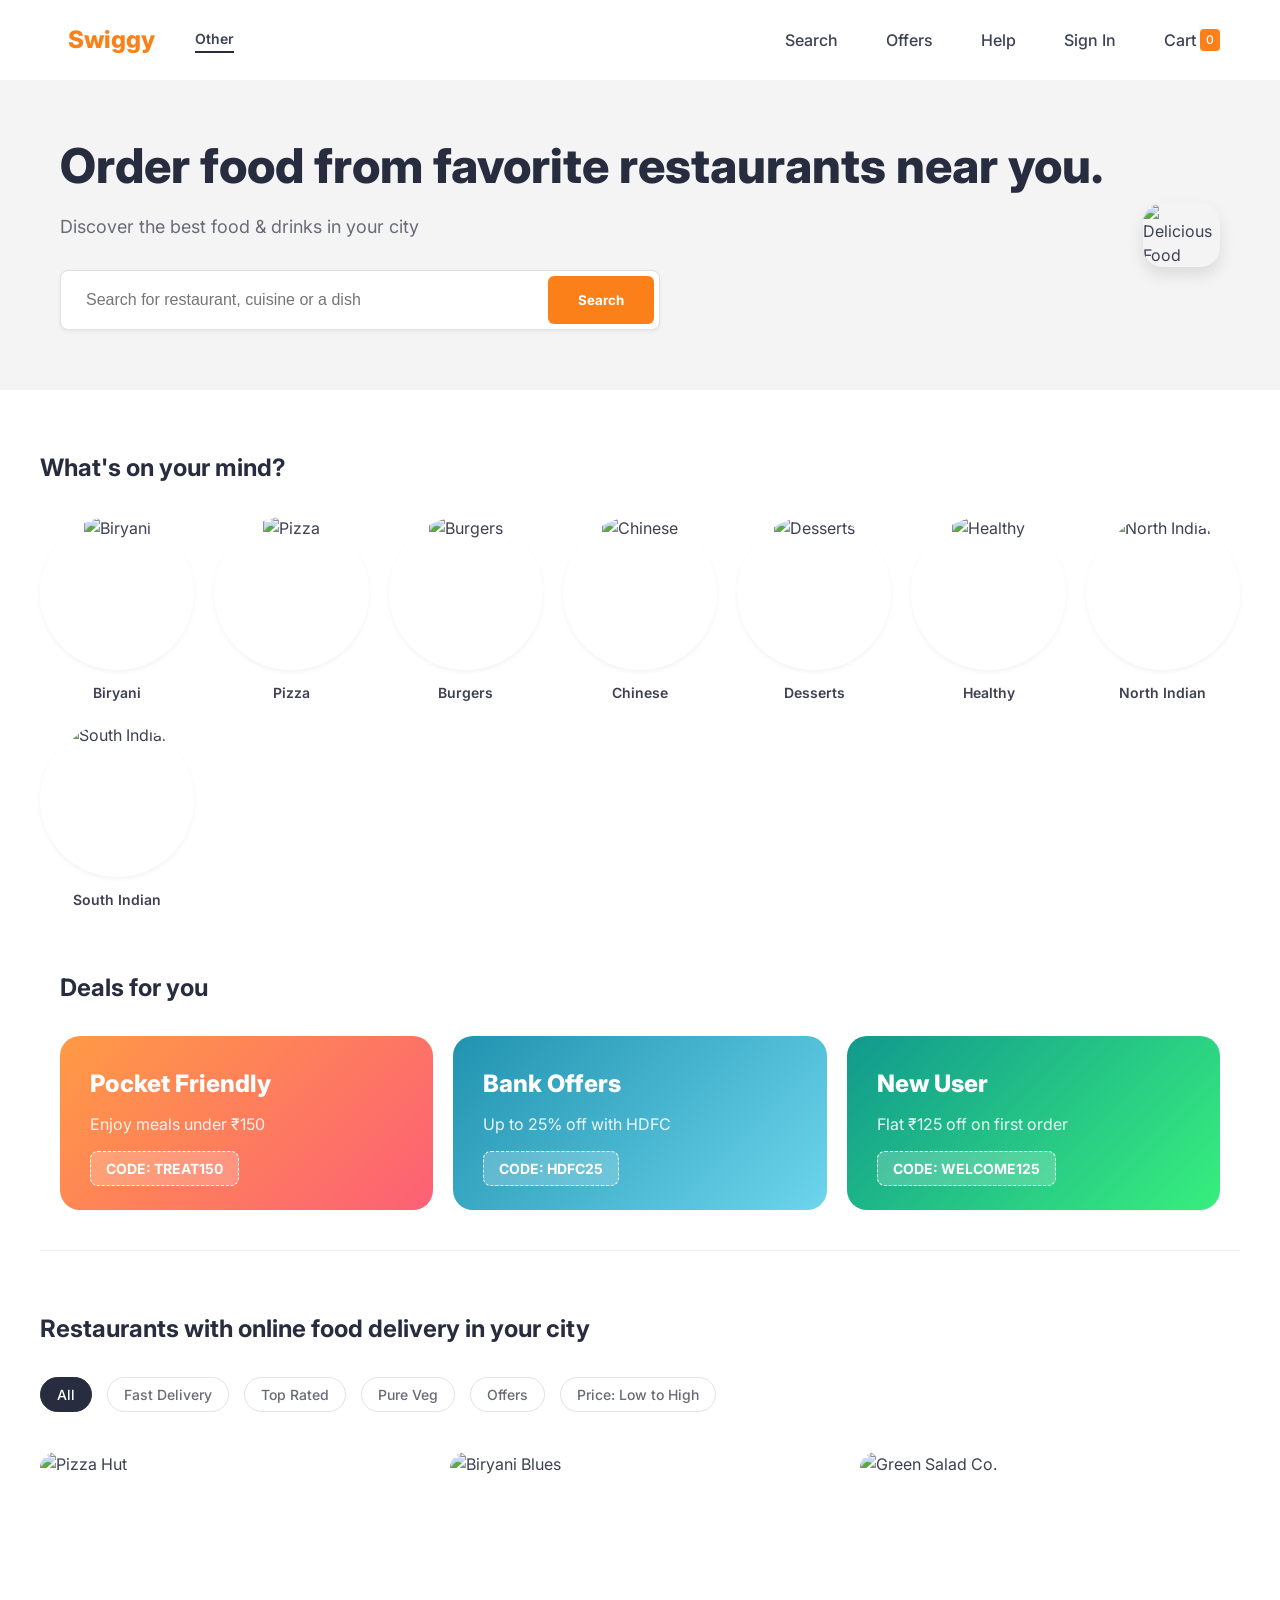
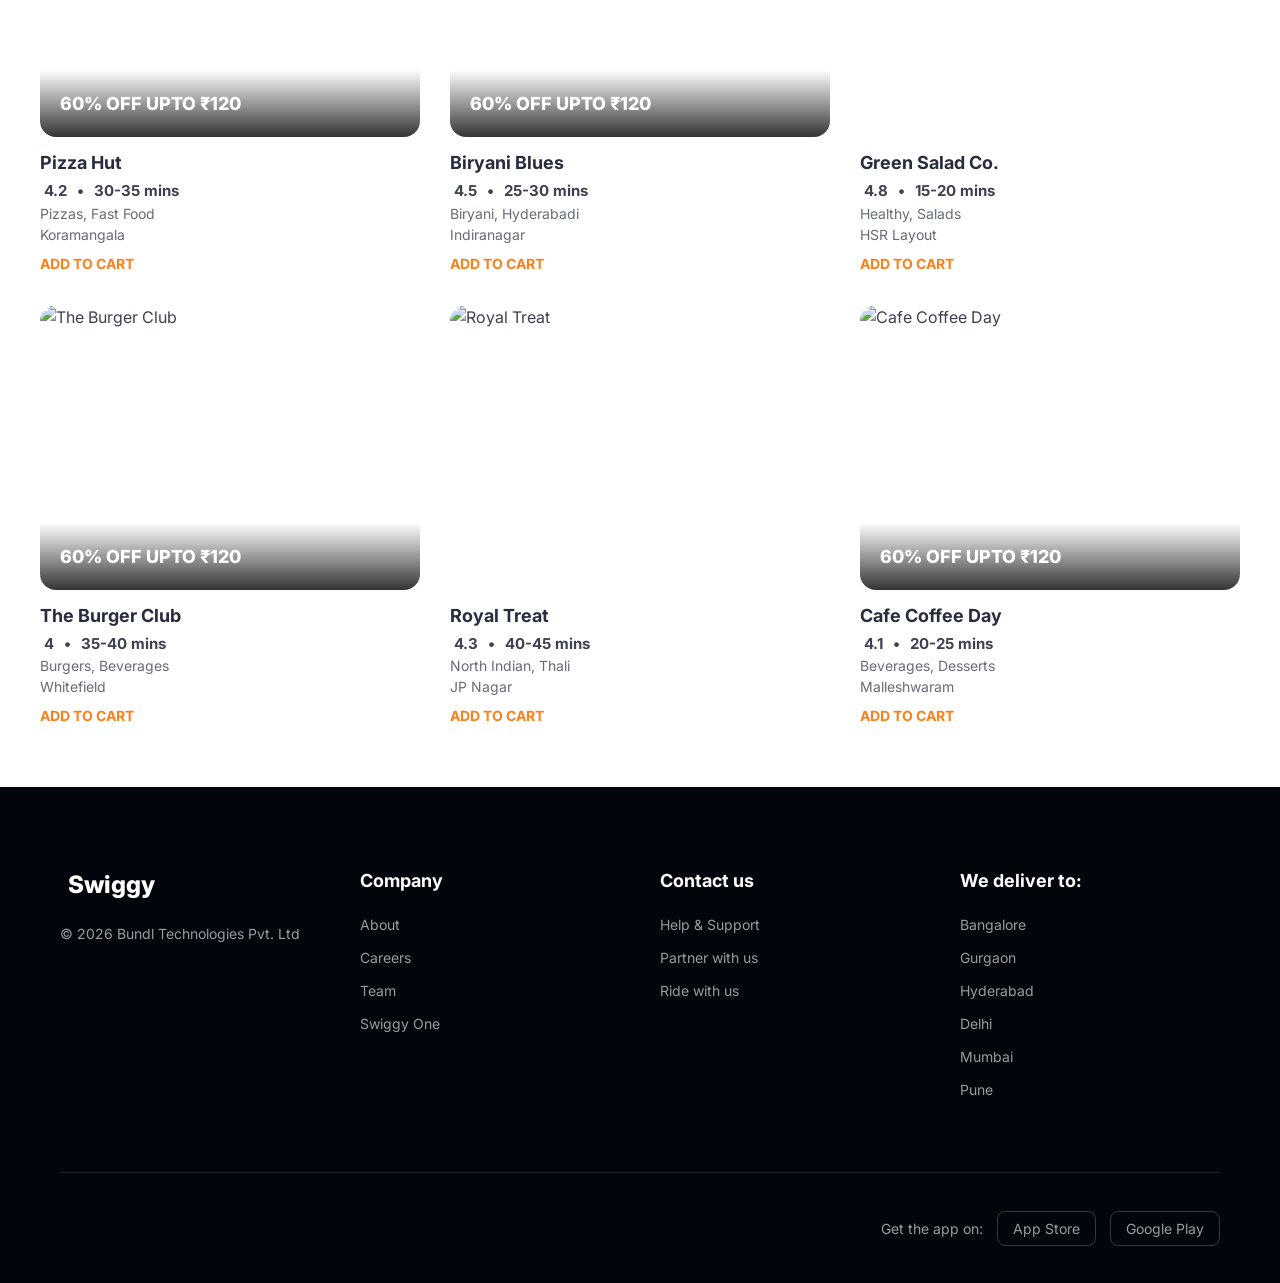
==== index.html @ 98206e18 "add new" ====
<!DOCTYPE html>
<html lang="en">

<head>
    <meta charset="UTF-8">
    <meta name="viewport" content="width=device-width, initial-scale=1.0">
    <title>Swiggy Clone | Food Delivery Website</title>
    <meta name="description" content="Order food from the best restaurants in town. Fast delivery and great offers!">

    <!-- Google Fonts -->
    <link rel="preconnect" href="https://fonts.googleapis.com">
    <link rel="preconnect" href="https://fonts.gstatic.com" crossorigin>
    <link href="https://fonts.googleapis.com/css2?family=Inter:wght@400;500;600;700;800&display=swap" rel="stylesheet">

    <!-- Icons (Phosphor) -->
    <script src="https://unpkg.com/@phosphor-icons/web"></script>

    <!-- Custom CSS -->
    <link rel="stylesheet" href="style.css">
</head>

<body>

    <!-- Header -->
    <header id="header">
        <div class="container header-inner">
            <div class="logo-group">
                <a href="#" class="logo">
                    <i class="ph-fill ph-bowl-food"></i>
                    <span>Swiggy</span>
                </a>
                <div class="location-selector">
                    <span>Other</span>
                    <i class="ph ph-caret-down"></i>
                </div>
            </div>

            <nav>
                <ul class="nav-links">
                    <li><a href="#" class="nav-link"><i class="ph ph-magnifying-glass"></i> Search</a></li>
                    <li><a href="offers.html" class="nav-link"><i class="ph ph-percent"></i> Offers</a></li>
                    <li><a href="help.html" class="nav-link"><i class="ph ph-info"></i> Help</a></li>
                    <li><a href="#" class="nav-link" id="signInLink"><i class="ph ph-user"></i> <span
                                id="authLinkText">Sign In</span></a></li>
                    <li><a href="#" class="nav-link cart-link" id="cartToggle"><i class="ph ph-shopping-cart"></i> Cart
                            <span class="cart-count">0</span></a></li>
                </ul>
                <button class="menu-toggle" id="menuToggle">
                    <i class="ph ph-list"></i>
                </button>
            </nav>
        </div>
    </header>

    <main>
        <!-- Hero Section -->
        <section class="hero">
            <div class="container hero-content">
                <div class="hero-text">
                    <h1>Order food from favorite restaurants near you.</h1>
                    <p>Discover the best food & drinks in your city</p>
                    <div class="search-box">
                        <input type="text" id="searchInput" placeholder="Search for restaurant, cuisine or a dish">
                        <button class="search-btn">Search</button>
                    </div>
                </div>
                <div class="hero-image">
                    <img src="https://images.unsplash.com/photo-1504674900247-0877df9cc836?auto=format&fit=crop&q=80&w=800"
                        alt="Delicious Food">
                </div>
            </div>
        </section>

        <!-- Categories Section -->
        <section class="categories container">
            <h2 class="section-title">What's on your mind?</h2>
            <div class="category-grid" id="categoryGrid">
                <!-- Dynamic categories will be loaded here -->
            </div>
        </section>

        <!-- Offers Section -->
        <section class="offers container">
            <h2 class="section-title">Deals for you</h2>
            <div class="offers-grid" id="offersGrid">
                <!-- Improved offers will be rendered here via JS -->
                <div class="offer-card orange">
                    <div class="offer-content">
                        <h3>Pocket Friendly</h3>
                        <p>Enjoy meals under ₹150</p>
                        <span class="promo-code">CODE: TREAT150</span>
                    </div>
                </div>
                <div class="offer-card blue">
                    <div class="offer-content">
                        <h3>Bank Offers</h3>
                        <p>Up to 25% off with HDFC</p>
                        <span class="promo-code">CODE: HDFC25</span>
                    </div>
                </div>
                <div class="offer-card green">
                    <div class="offer-content">
                        <h3>New User</h3>
                        <p>Flat ₹125 off on first order</p>
                        <span class="promo-code">CODE: WELCOME125</span>
                    </div>
                </div>
            </div>
        </section>

        <!-- Restaurant Listing Section -->
        <section class="restaurants container">
            <h2 class="section-title">Restaurants with online food delivery in your city</h2>

            <div class="filters">
                <button class="filter-btn active" data-filter="all">All</button>
                <button class="filter-btn" data-filter="fast-delivery">Fast Delivery</button>
                <button class="filter-btn" data-filter="top-rated">Top Rated</button>
                <button class="filter-btn" data-filter="veg">Pure Veg</button>
                <button class="filter-btn" data-filter="offers">Offers</button>
                <button class="filter-btn" data-filter="price-low">Price: Low to High</button>
            </div>

            <div class="restaurant-grid" id="restaurantGrid">
                <!-- Skeleton Loading UI (initially) -->
                <div class="skeleton-card"></div>
                <div class="skeleton-card"></div>
                <div class="skeleton-card"></div>
                <div class="skeleton-card"></div>
            </div>
        </section>
    </main>

    <!-- Footer -->
    <footer>
        <div class="container">
            <div class="footer-grid">
                <div class="footer-col">
                    <a href="#" class="logo" style="color: white; margin-bottom: 20px;">
                        <i class="ph-fill ph-bowl-food" style="color: white;"></i>
                        <span>Swiggy</span>
                    </a>
                    <ul>
                        <li>© 2026 Bundl Technologies Pvt. Ltd</li>
                    </ul>
                </div>
                <div class="footer-col">
                    <h4>Company</h4>
                    <ul>
                        <li><a href="#">About</a></li>
                        <li><a href="#">Careers</a></li>
                        <li><a href="#">Team</a></li>
                        <li><a href="#">Swiggy One</a></li>
                    </ul>
                </div>
                <div class="footer-col">
                    <h4>Contact us</h4>
                    <ul>
                        <li><a href="#">Help & Support</a></li>
                        <li><a href="#">Partner with us</a></li>
                        <li><a href="#">Ride with us</a></li>
                    </ul>
                </div>
                <div class="footer-col">
                    <h4>We deliver to:</h4>
                    <ul>
                        <li><a href="#">Bangalore</a></li>
                        <li><a href="#">Gurgaon</a></li>
                        <li><a href="#">Hyderabad</a></li>
                        <li><a href="#">Delhi</a></li>
                        <li><a href="#">Mumbai</a></li>
                        <li><a href="#">Pune</a></li>
                    </ul>
                </div>
            </div>
            <div class="footer-bottom">
                <div class="social-links">
                    <a href="#"><i class="ph ph-facebook-logo"></i></a>
                    <a href="#"><i class="ph ph-instagram-logo"></i></a>
                    <a href="#"><i class="ph ph-twitter-logo"></i></a>
                </div>
                <div class="app-links">
                    <span>Get the app on:</span>
                    <a href="#">App Store</a>
                    <a href="#">Google Play</a>
                </div>
            </div>
        </div>
    </footer>

    <!-- Login/Signup Modal -->
    <div class="modal-overlay" id="authModal">
        <div class="modal-content">
            <div class="modal-close" id="closeModal">
                <i class="ph ph-x"></i>
            </div>
            <h2 class="modal-title">Login</h2>
            <form id="authForm">
                <div class="form-group">
                    <input type="text" id="userName" placeholder="Full Name" maxlength="50" required>
                </div>
                <div class="form-group">
                    <input type="tel" id="userMobile" placeholder="Phone Number" maxlength="10" pattern="[0-9]{10}"
                        title="Please enter 10 digits" required>
                </div>
                <button type="submit" class="auth-btn">LOGIN</button>
            </form>
            <p style="margin-top: 20px; font-size: 14px; color: var(--text-muted);">
                By clicking on Login, I accept the Terms & Conditions & Privacy Policy
            </p>
        </div>
    </div>

    <!-- Cart Drawer -->
    <div class="cart-drawer-overlay" id="cartDrawerOverlay">
        <div class="cart-drawer">
            <div class="drawer-header">
                <h3>Your Cart</h3>
                <i class="ph ph-x" id="closeCart"></i>
            </div>
            <div class="drawer-body" id="cartItemsContainer">
                <div class="empty-cart">
                    <img src="https://images.unsplash.com/photo-1586769852044-692d6e3703f0?auto=format&fit=crop&q=80&w=200"
                        alt="Empty Cart">
                    <p>Your cart is empty</p>
                    <span>Good food is always cooking! Go ahead, order some yummy items from the menu.</span>
                </div>
            </div>
            <div class="drawer-footer">
                <button class="checkout-btn">Checkout</button>
            </div>
        </div>
    </div>

    <!-- Custom Script -->
    <script src="script.js"></script>
</body>

</html>
---- style.css ----
:root {
    --primary-color: #fc8019;
    --primary-dark: #e6700d;
    --secondary-color: #282c3f;
    --text-main: #3d4152;
    --text-muted: #686b78;
    --bg-light: #ffffff;
    --bg-offset: #f4f4f5;
    --white: #ffffff;
    --black: #000000;
    --success: #48c479;
    --shadow-sm: 0 2px 4px rgba(0, 0, 0, 0.05);
    --shadow-md: 0 4px 8px rgba(0, 0, 0, 0.1);
    --shadow-lg: 0 8px 16px rgba(0, 0, 0, 0.1);
    --transition: all 0.3s ease;
    --max-width: 1200px;
    --header-height: 80px;
}

* {
    margin: 0;
    padding: 0;
    box-sizing: border-box;
}

body {
    font-family: 'Inter', -apple-system, BlinkMacSystemFont, 'Segoe UI', Roboto, Helvetica, Arial, sans-serif;
    color: var(--text-main);
    background-color: var(--bg-light);
    line-height: 1.5;
    overflow-x: hidden;
}

a {
    text-decoration: none;
    color: inherit;
}

ul {
    list-style: none;
}

button {
    cursor: pointer;
    border: none;
    background: none;
    font-family: inherit;
    transition: var(--transition);
}

.container {
    max-width: var(--max-width);
    margin: 0 auto;
    padding: 0 20px;
}

/* Header Styles */
header {
    height: var(--header-height);
    background: var(--white);
    display: flex;
    align-items: center;
    position: sticky;
    top: 0;
    z-index: 1000;
    transition: var(--transition);
}

header.sticky {
    box-shadow: var(--shadow-md);
}

.header-inner {
    display: flex;
    align-items: center;
    justify-content: space-between;
    width: 100%;
}

.logo-group {
    display: flex;
    align-items: center;
    gap: 40px;
}

.logo {
    font-weight: 800;
    font-size: 24px;
    color: var(--primary-color);
    display: flex;
    align-items: center;
    gap: 8px;
}

.location-selector {
    display: flex;
    align-items: center;
    gap: 8px;
    font-size: 14px;
    font-weight: 600;
    color: var(--text-main);
    cursor: pointer;
}

.location-selector span:first-child {
    border-bottom: 2px solid var(--secondary-color);
    padding-bottom: 2px;
}

.nav-links {
    display: flex;
    align-items: center;
    gap: 40px;
}

.nav-link {
    display: flex;
    align-items: center;
    gap: 8px;
    font-weight: 500;
    font-size: 16px;
    color: var(--text-main);
}

.nav-link:hover {
    color: var(--primary-color);
}

.nav-link i {
    font-size: 18px;
}

.cart-count {
    background: var(--primary-color);
    color: var(--white);
    padding: 2px 6px;
    border-radius: 4px;
    font-size: 12px;
    margin-left: -4px;
}

.menu-toggle {
    display: none;
    font-size: 24px;
}

/* Hero Section */
.hero {
    padding: 60px 0;
    background-color: var(--bg-offset);
}

.hero-content {
    display: flex;
    align-items: center;
    justify-content: space-between;
    gap: 40px;
}

.hero-text h1 {
    font-size: 48px;
    font-weight: 800;
    color: var(--secondary-color);
    line-height: 1.1;
    margin-bottom: 20px;
}

.hero-text p {
    font-size: 18px;
    color: var(--text-muted);
    margin-bottom: 30px;
}

.search-box {
    display: flex;
    max-width: 600px;
    background: var(--white);
    padding: 5px;
    border-radius: 8px;
    box-shadow: var(--shadow-sm);
    border: 1px solid #e0e0e0;
}

.search-box input {
    flex: 1;
    padding: 15px 20px;
    border: none;
    outline: none;
    font-size: 16px;
}

.search-btn {
    background: var(--primary-color);
    color: var(--white);
    padding: 0 30px;
    border-radius: 6px;
    font-weight: 700;
}

.search-btn:hover {
    background: var(--primary-dark);
}

.hero-image {
    flex: 1;
    display: flex;
    justify-content: flex-end;
}

.hero-image img {
    max-width: 100%;
    border-radius: 20px;
    box-shadow: var(--shadow-lg);
}

/* Improved Offers */
.offers-grid {
    display: grid;
    grid-template-columns: repeat(auto-fill, minmax(300px, 1fr));
    gap: 20px;
    margin-bottom: 40px;
}

.offer-card {
    padding: 30px;
    border-radius: 20px;
    color: var(--white);
    position: relative;
    overflow: hidden;
    cursor: pointer;
    transition: var(--transition);
}

.offer-card:hover {
    transform: scale(1.02);
}

.offer-card.orange { background: linear-gradient(135deg, #ff9a44 0%, #fc6076 100%); }
.offer-card.blue { background: linear-gradient(135deg, #2193b0 0%, #6dd5ed 100%); }
.offer-card.green { background: linear-gradient(135deg, #11998e 0%, #38ef7d 100%); }

.offer-card h3 {
    font-size: 24px;
    font-weight: 800;
    margin-bottom: 10px;
}

.offer-card p {
    font-size: 16px;
    margin-bottom: 20px;
    opacity: 0.9;
}

.promo-code {
    background: rgba(255, 255, 255, 0.2);
    padding: 8px 15px;
    border-radius: 8px;
    font-weight: 700;
    font-size: 14px;
    border: 1px dashed white;
}

/* Cart Drawer */
.cart-drawer-overlay {
    position: fixed;
    top: 0;
    left: 0;
    width: 100%;
    height: 100%;
    background: rgba(0, 0, 0, 0.5);
    backdrop-filter: blur(2px);
    display: none;
    z-index: 3000;
}

.cart-drawer {
    position: fixed;
    top: 0;
    right: 0;
    width: 100%;
    max-width: 450px;
    height: 100%;
    background: var(--white);
    box-shadow: -5px 0 15px rgba(0,0,0,0.1);
    display: flex;
    flex-direction: column;
    animation: slideInRight 0.3s ease-out;
}

.drawer-header {
    padding: 30px;
    display: flex;
    justify-content: space-between;
    align-items: center;
    border-bottom: 1px solid #eee;
}

.drawer-header h3 {
    font-size: 20px;
    font-weight: 700;
}

.drawer-header i {
    font-size: 24px;
    cursor: pointer;
}

.drawer-body {
    flex: 1;
    overflow-y: auto;
    padding: 20px;
}

.cart-items-list {
    display: flex;
    flex-direction: column;
    gap: 20px;
}

.cart-item {
    display: flex;
    align-items: center;
    gap: 15px;
    padding-bottom: 20px;
    border-bottom: 1px solid #f2f2f2;
}

.cart-item-img {
    width: 60px;
    height: 60px;
    border-radius: 8px;
    object-fit: cover;
}

.cart-item-info {
    flex: 1;
}

.cart-item-name {
    font-size: 15px;
    font-weight: 700;
    color: var(--secondary-color);
    margin-bottom: 4px;
}

.cart-item-price {
    font-size: 14px;
    color: var(--text-muted);
}

.cart-item-controls {
    display: flex;
    align-items: center;
    gap: 12px;
    border: 1px solid #d4d5d9;
    padding: 4px 10px;
    border-radius: 4px;
}

.qty-btn {
    font-size: 18px;
    font-weight: 700;
    color: var(--primary-color);
}

.qty-value {
    font-size: 14px;
    font-weight: 700;
    min-width: 20px;
    text-align: center;
}

.remove-item {
    color: #e74c3c;
    cursor: pointer;
    font-size: 18px;
}

.empty-cart {
    text-align: center;
    margin-top: 50px;
}

.empty-cart img {
    width: 150px;
    margin-bottom: 20px;
    opacity: 0.8;
}

.empty-cart p {
    font-size: 20px;
    font-weight: 700;
    color: var(--secondary-color);
    margin-bottom: 10px;
}

.empty-cart span {
    font-size: 14px;
    color: var(--text-muted);
}

.drawer-footer {
    padding: 30px;
    border-top: 1px solid #eee;
    background: var(--white);
}

.cart-summary {
    margin-bottom: 20px;
    display: flex;
    justify-content: space-between;
    align-items: center;
}

.summary-title {
    font-size: 18px;
    font-weight: 800;
    color: var(--secondary-color);
}

.summary-total {
    font-size: 18px;
    font-weight: 800;
    color: var(--secondary-color);
}

.checkout-btn {
    width: 100%;
    background: var(--primary-color);
    color: var(--white);
    padding: 15px;
    font-weight: 700;
    font-size: 16px;
    border-radius: 8px;
}

/* Category Grid */
.categories {
    padding: 60px 0;
}

.section-title {
    font-size: 24px;
    font-weight: 700;
    margin-bottom: 30px;
    color: var(--secondary-color);
}

.category-grid {
    display: grid;
    grid-template-columns: repeat(auto-fill, minmax(140px, 1fr));
    gap: 20px;
}

.category-card {
    text-align: center;
    transition: var(--transition);
}

.category-card:hover {
    transform: translateY(-5px);
}

.category-img-wrapper {
    width: 100%;
    aspect-ratio: 1;
    border-radius: 50%;
    overflow: hidden;
    margin-bottom: 12px;
    box-shadow: var(--shadow-sm);
}

.category-card img {
    width: 100%;
    height: 100%;
    object-fit: cover;
}

.category-name {
    font-weight: 600;
    font-size: 14px;
}

/* Restaurant Listing */
.restaurants {
    padding: 60px 0;
    border-top: 1px solid #eee;
}

.filters {
    display: flex;
    gap: 15px;
    margin-bottom: 30px;
    overflow-x: auto;
    padding-bottom: 10px;
}

.filter-btn {
    white-space: nowrap;
    padding: 8px 16px;
    border: 1px solid #e2e2e7;
    border-radius: 20px;
    font-size: 14px;
    font-weight: 500;
    color: var(--text-muted);
}

.filter-btn.active {
    background: var(--secondary-color);
    color: var(--white);
    border-color: var(--secondary-color);
}

.restaurant-grid {
    display: grid;
    grid-template-columns: repeat(auto-fill, minmax(280px, 1fr));
    gap: 30px;
}

.restaurant-card {
    transition: var(--transition);
    cursor: pointer;
}

.restaurant-card:hover {
    transform: scale(0.97);
}

.res-img-wrapper {
    position: relative;
    border-radius: 16px;
    overflow: hidden;
    aspect-ratio: 4/3;
    margin-bottom: 12px;
}

.res-img-wrapper img {
    width: 100%;
    height: 100%;
    object-fit: cover;
}

.res-overlay {
    position: absolute;
    bottom: 0;
    left: 0;
    right: 0;
    padding: 20px;
    background: linear-gradient(to top, rgba(0,0,0,0.8), transparent);
    color: var(--white);
    font-weight: 800;
    font-size: 18px;
}

.res-info .res-name {
    font-size: 18px;
    font-weight: 700;
    color: var(--secondary-color);
    margin-bottom: 4px;
}

.res-rating-info {
    display: flex;
    align-items: center;
    gap: 10px;
    font-weight: 700;
    font-size: 15px;
}

.res-rating {
    display: flex;
    align-items: center;
    gap: 4px;
}

.res-rating i {
    color: var(--success);
}

.res-cuisines {
    font-size: 14px;
    color: var(--text-muted);
    white-space: nowrap;
    overflow: hidden;
    text-overflow: ellipsis;
}

.res-loc {
    font-size: 14px;
    color: var(--text-muted);
}

/* Footer */
footer {
    background: #02060c;
    color: var(--white);
    padding: 80px 0 40px;
}

.footer-grid {
    display: grid;
    grid-template-columns: repeat(4, 1fr);
    gap: 40px;
    margin-bottom: 60px;
}

.footer-col h4 {
    font-size: 18px;
    font-weight: 700;
    margin-bottom: 20px;
}

.footer-col ul li {
    margin-bottom: 12px;
    color: rgba(255, 255, 255, 0.6);
    font-size: 14px;
}

.footer-col ul li:hover {
    color: var(--white);
}

.footer-bottom {
    padding-top: 40px;
    border-top: 1px solid rgba(255, 255, 255, 0.1);
    display: flex;
    justify-content: space-between;
    align-items: center;
    color: rgba(255, 255, 255, 0.6);
    font-size: 14px;
}

/* Skeleton Loading */
.skeleton-card {
    height: 300px;
    background: linear-gradient(90deg, #f0f0f0 25%, #e0e0e0 50%, #f0f0f0 75%);
    background-size: 200% 100%;
    animation: skeleton-loading 1.5s infinite;
    border-radius: 16px;
}

@keyframes skeleton-loading {
    0% { background-position: 200% 0; }
    100% { background-position: -200% 0; }
}

/* Animations */
.restaurant-card {
    animation: fadeIn 0.5s ease forwards;
    opacity: 0;
}

@keyframes fadeIn {
    from { opacity: 0; transform: translateY(10px); }
    to { opacity: 1; transform: translateY(0); }
}

/* Modal Styles */
.modal-overlay {
    position: fixed;
    top: 0;
    left: 0;
    width: 100%;
    height: 100%;
    background: rgba(0, 0, 0, 0.4);
    backdrop-filter: blur(4px);
    display: none;
    align-items: center;
    justify-content: flex-end;
    z-index: 2000;
}

.modal-content {
    background: var(--white);
    width: 100%;
    max-width: 500px;
    height: 100%;
    padding: 40px;
    animation: slideInRight 0.3s ease-out;
}

@keyframes slideInRight {
    from { transform: translateX(100%); }
    to { transform: translateX(0); }
}

.modal-close {
    font-size: 24px;
    margin-bottom: 20px;
    cursor: pointer;
}

.modal-title {
    font-size: 28px;
    font-weight: 700;
    margin-bottom: 30px;
}

.form-group {
    margin-bottom: 20px;
}

.form-group input {
    width: 100%;
    padding: 15px;
    border: 1px solid #d4d5d9;
    outline: none;
    font-size: 16px;
}

.auth-btn {
    width: 100%;
    background: var(--primary-color);
    color: var(--white);
    padding: 15px;
    font-weight: 700;
    font-size: 16px;
    margin-top: 20px;
}

/* Footer Bottom Polish */
.footer-bottom i {
    font-size: 20px;
    margin-right: 15px;
}

.app-links a {
    margin-left: 10px;
    padding: 8px 15px;
    border: 1px solid rgba(255,255,255,0.2);
    border-radius: 8px;
}

/* Responsive */
@media (max-width: 1024px) {
    .hero-text h1 { font-size: 36px; }
    .hero-image { display: none; }
}

@media (max-width: 768px) {
    .nav-links { display: none; }
    .menu-toggle { display: block; }
    .footer-grid { grid-template-columns: repeat(2, 1fr); }
    .hero-text { text-align: center; }
    .search-box { margin: 0 auto; }
}

@media (max-width: 480px) {
    .footer-grid { grid-template-columns: 1fr; }
    .header-inner { padding: 0 10px; }
}
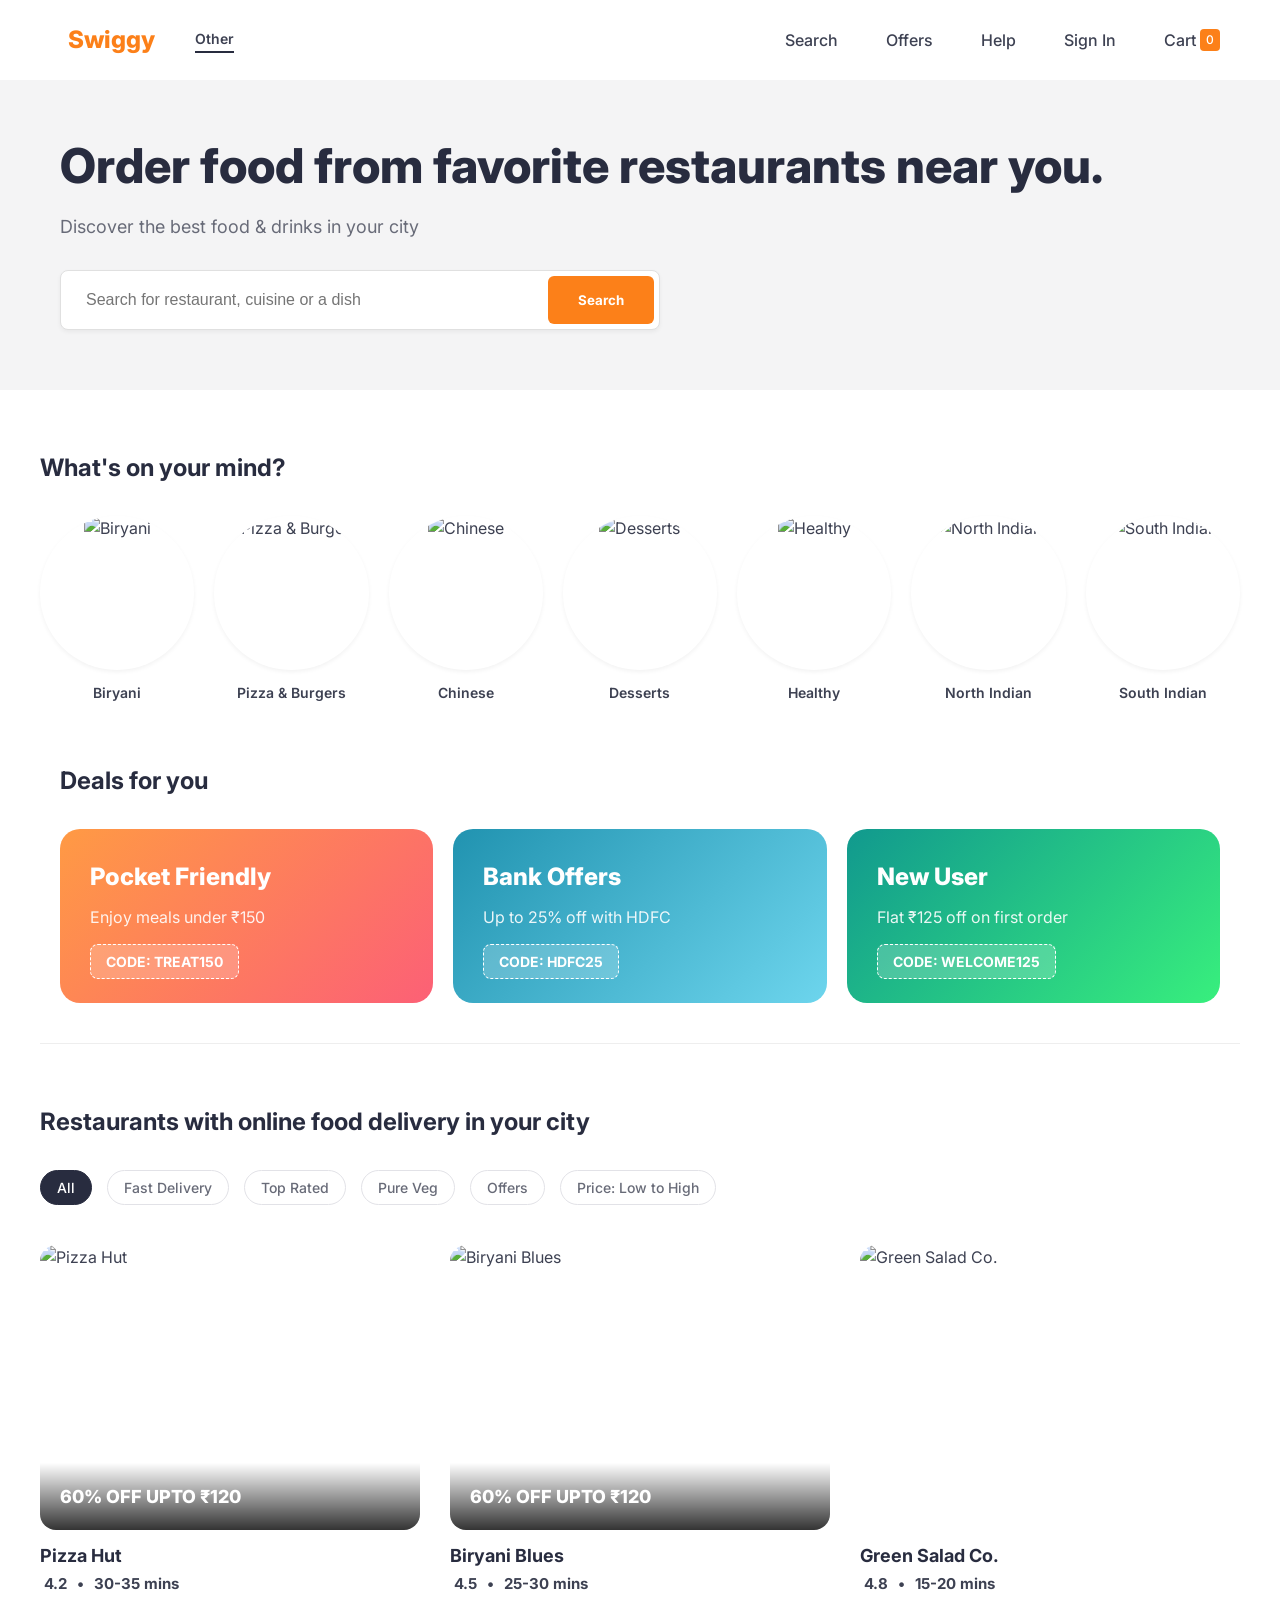
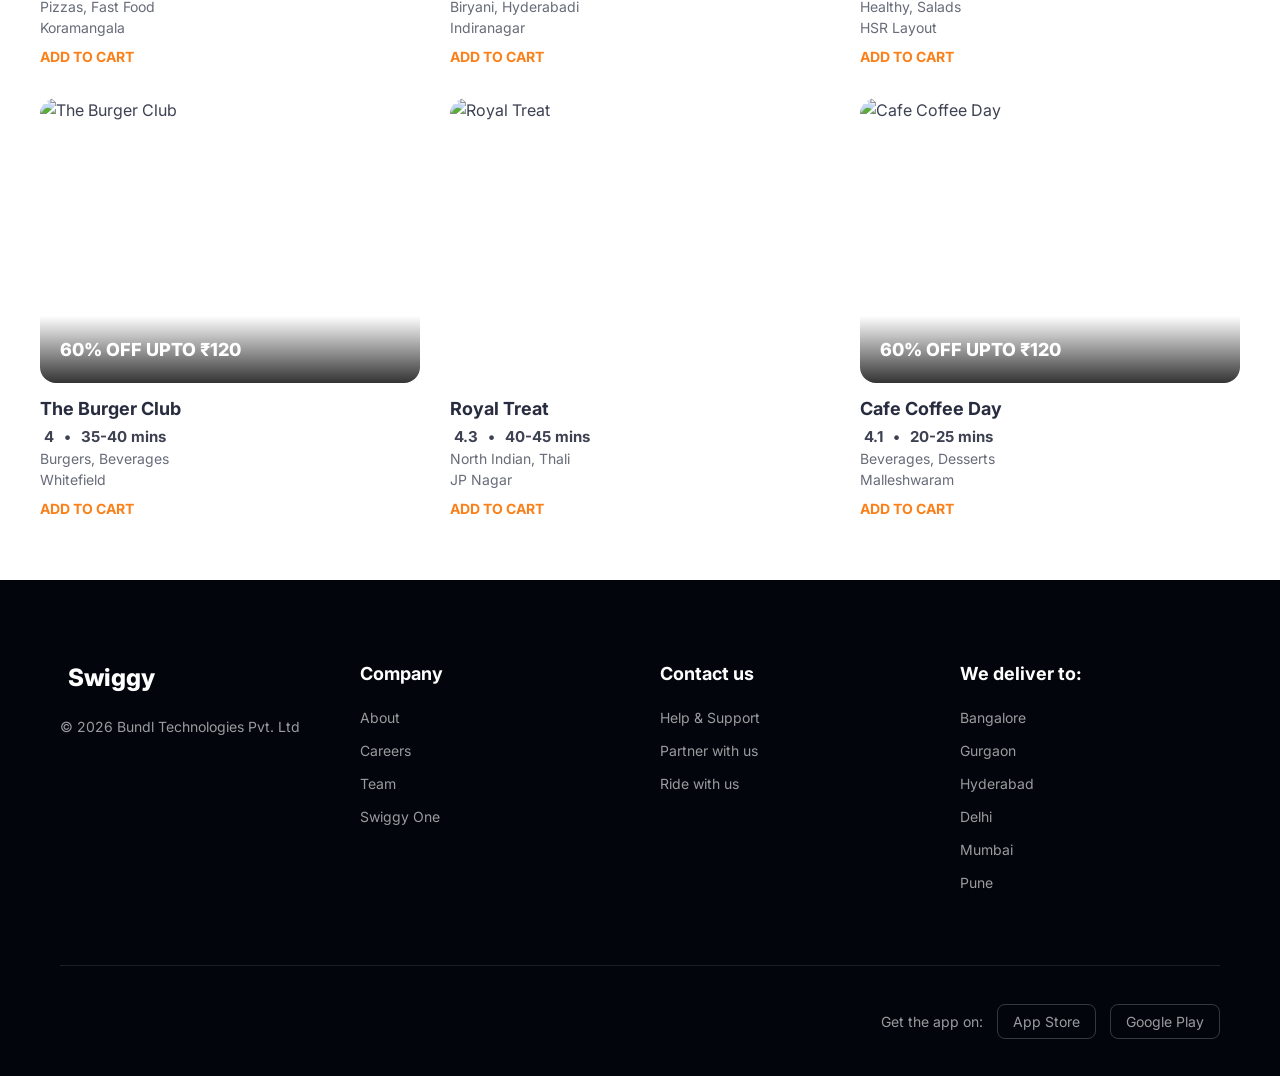
==== commit 198db6ce: "Updated UI changes" ====
--- a/index.html
+++ b/index.html
@@ -25,19 +25,32 @@
     <header id="header">
         <div class="container header-inner">
             <div class="logo-group">
-                <a href="#" class="logo">
+                <a href="index.html" class="logo">
                     <i class="ph-fill ph-bowl-food"></i>
                     <span>Swiggy</span>
                 </a>
-                <div class="location-selector">
-                    <span>Other</span>
+                <div class="location-selector" id="locationSelector">
+                    <span id="selectedLocation">Other</span>
                     <i class="ph ph-caret-down"></i>
+                    <div class="location-dropdown" id="locationDropdown">
+                       
+                        <ul id="locationList">
+                            <li data-location="Bangalore">Bangalore</li>
+                            <li data-location="Mumbai">Mumbai</li>
+                            <li data-location="Delhi">Delhi</li>
+                            <li data-location="Gurgaon">Gurgaon</li>
+                            <li data-location="Hyderabad">Hyderabad</li>
+                            <li data-location="Pune">Pune</li>
+                            <li data-location="Chennai">Chennai</li>
+                            <li data-location="Kolkata">Kolkata</li>
+                        </ul>
+                    </div>
                 </div>
             </div>
 
             <nav>
                 <ul class="nav-links">
-                    <li><a href="#" class="nav-link"><i class="ph ph-magnifying-glass"></i> Search</a></li>
+                    <li><a href="index.html" class="nav-link"><i class="ph ph-magnifying-glass"></i> Search</a></li>
                     <li><a href="offers.html" class="nav-link"><i class="ph ph-percent"></i> Offers</a></li>
                     <li><a href="help.html" class="nav-link"><i class="ph ph-info"></i> Help</a></li>
                     <li><a href="#" class="nav-link" id="signInLink"><i class="ph ph-user"></i> <span
@@ -64,10 +77,7 @@
                         <button class="search-btn">Search</button>
                     </div>
                 </div>
-                <div class="hero-image">
-                    <img src="https://images.unsplash.com/photo-1504674900247-0877df9cc836?auto=format&fit=crop&q=80&w=800"
-                        alt="Delicious Food">
-                </div>
+        
             </div>
         </section>
 
@@ -136,7 +146,7 @@
         <div class="container">
             <div class="footer-grid">
                 <div class="footer-col">
-                    <a href="#" class="logo" style="color: white; margin-bottom: 20px;">
+                    <a href="index.html" class="logo" style="color: white; margin-bottom: 20px;">
                         <i class="ph-fill ph-bowl-food" style="color: white;"></i>
                         <span>Swiggy</span>
                     </a>
@@ -156,7 +166,7 @@
                 <div class="footer-col">
                     <h4>Contact us</h4>
                     <ul>
-                        <li><a href="#">Help & Support</a></li>
+                        <li><a href="help.html">Help & Support</a></li>
                         <li><a href="#">Partner with us</a></li>
                         <li><a href="#">Ride with us</a></li>
                     </ul>
@@ -220,8 +230,7 @@
             </div>
             <div class="drawer-body" id="cartItemsContainer">
                 <div class="empty-cart">
-                    <img src="https://images.unsplash.com/photo-1586769852044-692d6e3703f0?auto=format&fit=crop&q=80&w=200"
-                        alt="Empty Cart">
+                  
                     <p>Your cart is empty</p>
                     <span>Good food is always cooking! Go ahead, order some yummy items from the menu.</span>
                 </div>
--- a/style.css
+++ b/style.css
@@ -100,11 +100,58 @@
     font-weight: 600;
     color: var(--text-main);
     cursor: pointer;
+    position: relative;
 }
 
 .location-selector span:first-child {
     border-bottom: 2px solid var(--secondary-color);
     padding-bottom: 2px;
+}
+
+/* Location Dropdown */
+.location-dropdown {
+    position: absolute;
+    top: 100%;
+    left: 0;
+    margin-top: 10px;
+    background: var(--white);
+    border-radius: 12px;
+    box-shadow: var(--shadow-lg);
+    width: 250px;
+    z-index: 100;
+    display: none;
+    overflow: hidden;
+}
+
+.location-dropdown.active {
+    display: block;
+    animation: fadeIn 0.2s ease;
+}
+
+.location-dropdown input {
+    width: 100%;
+    padding: 12px 15px;
+    border: none;
+    border-bottom: 1px solid #eee;
+    outline: none;
+    font-size: 14px;
+}
+
+.location-dropdown ul {
+    max-height: 250px;
+    overflow-y: auto;
+}
+
+.location-dropdown ul li {
+    padding: 12px 15px;
+    cursor: pointer;
+    transition: var(--transition);
+    font-size: 14px;
+}
+
+.location-dropdown ul li:hover {
+    background: var(--bg-offset);
+    color: var(--primary-color);
 }
 
 .nav-links {
@@ -731,6 +778,83 @@
     border-radius: 8px;
 }
 
+/* Help Page Specific */
+.help-container {
+    background: #37718e;
+    color: white;
+    padding: 60px 0;
+    margin-bottom: 40px;
+}
+
+.help-content {
+    display: flex;
+    gap: 40px;
+}
+
+.help-sidebar {
+    width: 300px;
+    background: #edf1f7;
+    color: #282c3f;
+    padding: 20px 0;
+    height: fit-content;
+    border-radius: 16px;
+}
+
+.help-sidebar ul li {
+    padding: 20px 40px;
+    cursor: pointer;
+    font-weight: 500;
+    transition: all 0.3s ease;
+}
+
+.help-sidebar ul li:hover {
+    background: rgba(0, 0, 0, 0.05);
+}
+
+.help-sidebar ul li.active {
+    background: white;
+    color: #282c3f;
+    font-weight: 700;
+    border-left: 4px solid var(--primary-color);
+}
+
+.faq-content {
+    flex: 1;
+    padding: 20px 40px;
+    background: var(--white);
+    border-radius: 16px;
+    box-shadow: var(--shadow-sm);
+}
+
+.faq-item {
+    margin-bottom: 30px;
+    border-bottom: 1px solid #eee;
+    padding-bottom: 20px;
+}
+
+.faq-item h3 {
+    margin-bottom: 15px;
+    font-size: 18px;
+    color: #3d4152;
+}
+
+.faq-item p {
+    color: #686b78;
+    font-size: 14px;
+}
+
+/* Offers Page Specific */
+.offers-page {
+    padding-top: 40px;
+    min-height: 80vh;
+}
+
+.offers-page h1 {
+    margin-bottom: 40px;
+    font-weight: 800;
+    font-size: 32px;
+}
+
 /* Responsive */
 @media (max-width: 1024px) {
     .hero-text h1 { font-size: 36px; }
@@ -743,9 +867,11 @@
     .footer-grid { grid-template-columns: repeat(2, 1fr); }
     .hero-text { text-align: center; }
     .search-box { margin: 0 auto; }
+    .help-content { flex-direction: column; }
+    .help-sidebar { width: 100%; }
 }
 
 @media (max-width: 480px) {
     .footer-grid { grid-template-columns: 1fr; }
     .header-inner { padding: 0 10px; }
-}
+}
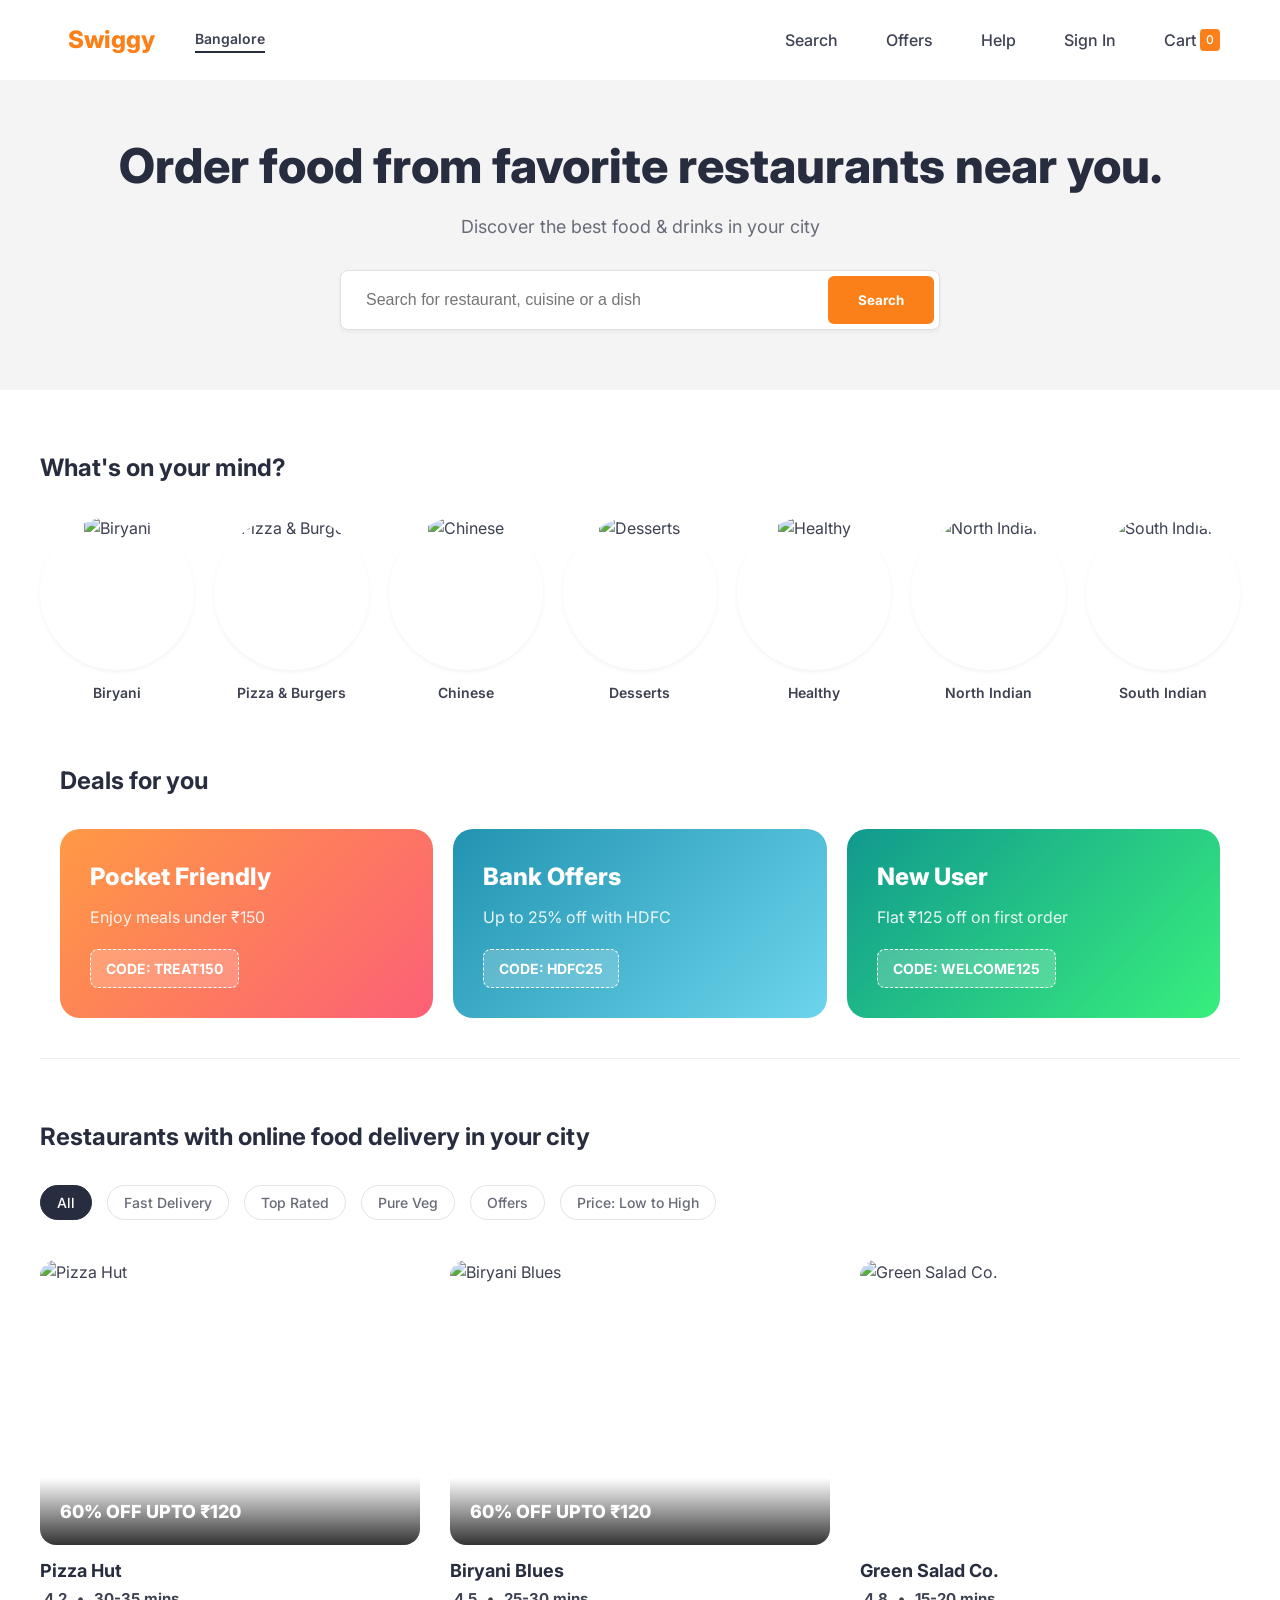
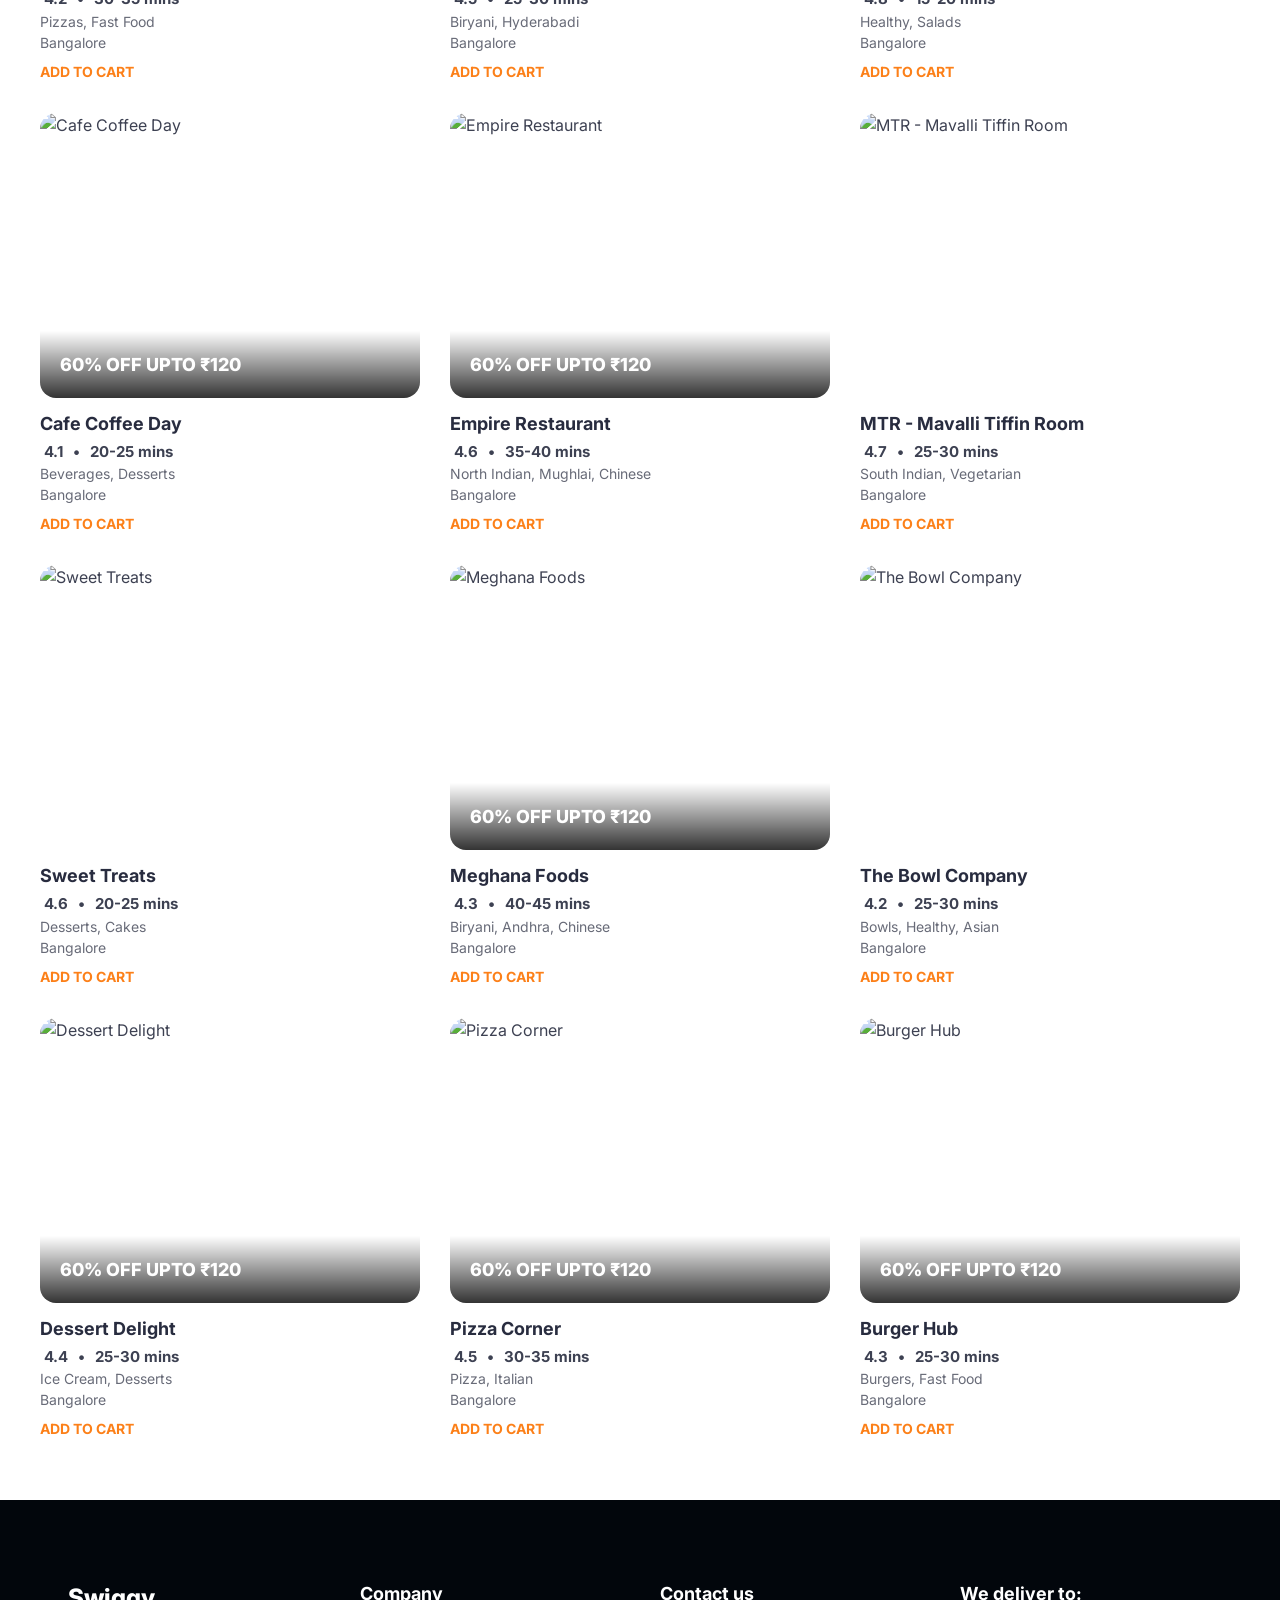
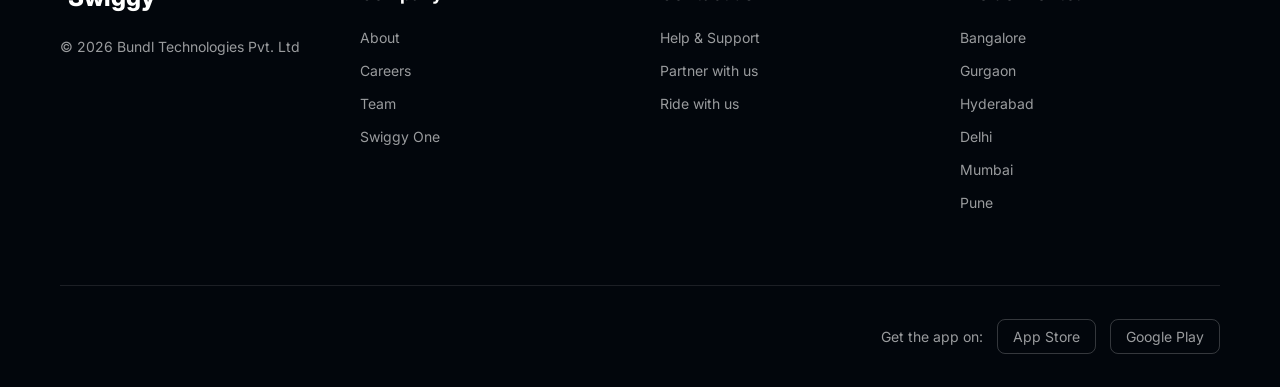
==== commit d1e236b1: "add new" ====
--- a/index.html
+++ b/index.html
@@ -3,7 +3,7 @@
 
 <head>
     <meta charset="UTF-8">
-    <meta name="viewport" content="width=device-width, initial-scale=1.0">
+    <meta name="viewport" content="width=device-width, initial-scale=1.0, user-scalable=yes">
     <title>Swiggy Clone | Food Delivery Website</title>
     <meta name="description" content="Order food from the best restaurants in town. Fast delivery and great offers!">
 
@@ -30,10 +30,9 @@
                     <span>Swiggy</span>
                 </a>
                 <div class="location-selector" id="locationSelector">
-                    <span id="selectedLocation">Other</span>
+                    <span id="selectedLocation">Bangalore</span>
                     <i class="ph ph-caret-down"></i>
                     <div class="location-dropdown" id="locationDropdown">
-                       
                         <ul id="locationList">
                             <li data-location="Bangalore">Bangalore</li>
                             <li data-location="Mumbai">Mumbai</li>
@@ -50,13 +49,11 @@
 
             <nav>
                 <ul class="nav-links">
-                    <li><a href="index.html" class="nav-link"><i class="ph ph-magnifying-glass"></i> Search</a></li>
+                    <li><a href="index.html" class="nav-link active"><i class="ph ph-magnifying-glass"></i> Search</a></li>
                     <li><a href="offers.html" class="nav-link"><i class="ph ph-percent"></i> Offers</a></li>
                     <li><a href="help.html" class="nav-link"><i class="ph ph-info"></i> Help</a></li>
-                    <li><a href="#" class="nav-link" id="signInLink"><i class="ph ph-user"></i> <span
-                                id="authLinkText">Sign In</span></a></li>
-                    <li><a href="#" class="nav-link cart-link" id="cartToggle"><i class="ph ph-shopping-cart"></i> Cart
-                            <span class="cart-count">0</span></a></li>
+                    <li><a href="#" class="nav-link" id="signInLink"><i class="ph ph-user"></i> <span id="authLinkText">Sign In</span></a></li>
+                    <li><a href="#" class="nav-link cart-link" id="cartToggle"><i class="ph ph-shopping-cart"></i> Cart <span class="cart-count">0</span></a></li>
                 </ul>
                 <button class="menu-toggle" id="menuToggle">
                     <i class="ph ph-list"></i>
@@ -74,14 +71,13 @@
                     <p>Discover the best food & drinks in your city</p>
                     <div class="search-box">
                         <input type="text" id="searchInput" placeholder="Search for restaurant, cuisine or a dish">
-                        <button class="search-btn">Search</button>
-                    </div>
-                </div>
-        
-            </div>
-        </section>
-
-        <!-- Categories Section -->
+                        <button class="search-btn" id="searchBtn">Search</button>
+                    </div>
+                </div>
+            </div>
+        </section>
+
+        <!-- Categories Section - What's on your mind? -->
         <section class="categories container">
             <h2 class="section-title">What's on your mind?</h2>
             <div class="category-grid" id="categoryGrid">
@@ -93,7 +89,6 @@
         <section class="offers container">
             <h2 class="section-title">Deals for you</h2>
             <div class="offers-grid" id="offersGrid">
-                <!-- Improved offers will be rendered here via JS -->
                 <div class="offer-card orange">
                     <div class="offer-content">
                         <h3>Pocket Friendly</h3>
@@ -119,7 +114,7 @@
         </section>
 
         <!-- Restaurant Listing Section -->
-        <section class="restaurants container">
+        <section class="restaurants container" id="restaurantsSection">
             <h2 class="section-title">Restaurants with online food delivery in your city</h2>
 
             <div class="filters">
@@ -132,7 +127,6 @@
             </div>
 
             <div class="restaurant-grid" id="restaurantGrid">
-                <!-- Skeleton Loading UI (initially) -->
                 <div class="skeleton-card"></div>
                 <div class="skeleton-card"></div>
                 <div class="skeleton-card"></div>
@@ -210,8 +204,7 @@
                     <input type="text" id="userName" placeholder="Full Name" maxlength="50" required>
                 </div>
                 <div class="form-group">
-                    <input type="tel" id="userMobile" placeholder="Phone Number" maxlength="10" pattern="[0-9]{10}"
-                        title="Please enter 10 digits" required>
+                    <input type="tel" id="userMobile" placeholder="Phone Number" maxlength="10" pattern="[0-9]{10}" required>
                 </div>
                 <button type="submit" class="auth-btn">LOGIN</button>
             </form>
@@ -230,7 +223,6 @@
             </div>
             <div class="drawer-body" id="cartItemsContainer">
                 <div class="empty-cart">
-                  
                     <p>Your cart is empty</p>
                     <span>Good food is always cooking! Go ahead, order some yummy items from the menu.</span>
                 </div>
--- a/style.css
+++ b/style.css
@@ -128,15 +128,6 @@
     animation: fadeIn 0.2s ease;
 }
 
-.location-dropdown input {
-    width: 100%;
-    padding: 12px 15px;
-    border: none;
-    border-bottom: 1px solid #eee;
-    outline: none;
-    font-size: 14px;
-}
-
 .location-dropdown ul {
     max-height: 250px;
     overflow-y: auto;
@@ -198,10 +189,7 @@
 }
 
 .hero-content {
-    display: flex;
-    align-items: center;
-    justify-content: space-between;
-    gap: 40px;
+    text-align: center;
 }
 
 .hero-text h1 {
@@ -221,6 +209,7 @@
 .search-box {
     display: flex;
     max-width: 600px;
+    margin: 0 auto;
     background: var(--white);
     padding: 5px;
     border-radius: 8px;
@@ -248,19 +237,7 @@
     background: var(--primary-dark);
 }
 
-.hero-image {
-    flex: 1;
-    display: flex;
-    justify-content: flex-end;
-}
-
-.hero-image img {
-    max-width: 100%;
-    border-radius: 20px;
-    box-shadow: var(--shadow-lg);
-}
-
-/* Improved Offers */
+/* Offers */
 .offers-grid {
     display: grid;
     grid-template-columns: repeat(auto-fill, minmax(300px, 1fr));
@@ -282,9 +259,17 @@
     transform: scale(1.02);
 }
 
-.offer-card.orange { background: linear-gradient(135deg, #ff9a44 0%, #fc6076 100%); }
-.offer-card.blue { background: linear-gradient(135deg, #2193b0 0%, #6dd5ed 100%); }
-.offer-card.green { background: linear-gradient(135deg, #11998e 0%, #38ef7d 100%); }
+.offer-card.orange {
+    background: linear-gradient(135deg, #ff9a44 0%, #fc6076 100%);
+}
+
+.offer-card.blue {
+    background: linear-gradient(135deg, #2193b0 0%, #6dd5ed 100%);
+}
+
+.offer-card.green {
+    background: linear-gradient(135deg, #11998e 0%, #38ef7d 100%);
+}
 
 .offer-card h3 {
     font-size: 24px;
@@ -305,6 +290,7 @@
     font-weight: 700;
     font-size: 14px;
     border: 1px dashed white;
+    display: inline-block;
 }
 
 /* Cart Drawer */
@@ -328,7 +314,7 @@
     max-width: 450px;
     height: 100%;
     background: var(--white);
-    box-shadow: -5px 0 15px rgba(0,0,0,0.1);
+    box-shadow: -5px 0 15px rgba(0, 0, 0, 0.1);
     display: flex;
     flex-direction: column;
     animation: slideInRight 0.3s ease-out;
@@ -428,12 +414,6 @@
     margin-top: 50px;
 }
 
-.empty-cart img {
-    width: 150px;
-    margin-bottom: 20px;
-    opacity: 0.8;
-}
-
 .empty-cart p {
     font-size: 20px;
     font-weight: 700;
@@ -502,6 +482,7 @@
 .category-card {
     text-align: center;
     transition: var(--transition);
+    cursor: pointer;
 }
 
 .category-card:hover {
@@ -550,6 +531,7 @@
     font-size: 14px;
     font-weight: 500;
     color: var(--text-muted);
+    background: white;
 }
 
 .filter-btn.active {
@@ -593,7 +575,7 @@
     left: 0;
     right: 0;
     padding: 20px;
-    background: linear-gradient(to top, rgba(0,0,0,0.8), transparent);
+    background: linear-gradient(to top, rgba(0, 0, 0, 0.8), transparent);
     color: var(--white);
     font-weight: 800;
     font-size: 18px;
@@ -675,6 +657,22 @@
     align-items: center;
     color: rgba(255, 255, 255, 0.6);
     font-size: 14px;
+}
+
+.social-links {
+    display: flex;
+    gap: 20px;
+}
+
+.social-links i {
+    font-size: 20px;
+}
+
+.app-links a {
+    margin-left: 10px;
+    padding: 8px 15px;
+    border: 1px solid rgba(255, 255, 255, 0.2);
+    border-radius: 8px;
 }
 
 /* Skeleton Loading */
@@ -687,8 +685,12 @@
 }
 
 @keyframes skeleton-loading {
-    0% { background-position: 200% 0; }
-    100% { background-position: -200% 0; }
+    0% {
+        background-position: 200% 0;
+    }
+    100% {
+        background-position: -200% 0;
+    }
 }
 
 /* Animations */
@@ -698,8 +700,14 @@
 }
 
 @keyframes fadeIn {
-    from { opacity: 0; transform: translateY(10px); }
-    to { opacity: 1; transform: translateY(0); }
+    from {
+        opacity: 0;
+        transform: translateY(10px);
+    }
+    to {
+        opacity: 1;
+        transform: translateY(0);
+    }
 }
 
 /* Modal Styles */
@@ -724,11 +732,16 @@
     height: 100%;
     padding: 40px;
     animation: slideInRight 0.3s ease-out;
+    overflow-y: auto;
 }
 
 @keyframes slideInRight {
-    from { transform: translateX(100%); }
-    to { transform: translateX(0); }
+    from {
+        transform: translateX(100%);
+    }
+    to {
+        transform: translateX(0);
+    }
 }
 
 .modal-close {
@@ -753,6 +766,7 @@
     border: 1px solid #d4d5d9;
     outline: none;
     font-size: 16px;
+    border-radius: 8px;
 }
 
 .auth-btn {
@@ -763,18 +777,6 @@
     font-weight: 700;
     font-size: 16px;
     margin-top: 20px;
-}
-
-/* Footer Bottom Polish */
-.footer-bottom i {
-    font-size: 20px;
-    margin-right: 15px;
-}
-
-.app-links a {
-    margin-left: 10px;
-    padding: 8px 15px;
-    border: 1px solid rgba(255,255,255,0.2);
     border-radius: 8px;
 }
 
@@ -789,6 +791,7 @@
 .help-content {
     display: flex;
     gap: 40px;
+    margin: 40px auto;
 }
 
 .help-sidebar {
@@ -841,6 +844,7 @@
 .faq-item p {
     color: #686b78;
     font-size: 14px;
+    line-height: 1.6;
 }
 
 /* Offers Page Specific */
@@ -857,21 +861,46 @@
 
 /* Responsive */
 @media (max-width: 1024px) {
-    .hero-text h1 { font-size: 36px; }
-    .hero-image { display: none; }
+    .hero-text h1 {
+        font-size: 36px;
+    }
 }
 
 @media (max-width: 768px) {
-    .nav-links { display: none; }
-    .menu-toggle { display: block; }
-    .footer-grid { grid-template-columns: repeat(2, 1fr); }
-    .hero-text { text-align: center; }
-    .search-box { margin: 0 auto; }
-    .help-content { flex-direction: column; }
-    .help-sidebar { width: 100%; }
+    .nav-links {
+        display: none;
+    }
+    .menu-toggle {
+        display: block;
+    }
+    .footer-grid {
+        grid-template-columns: repeat(2, 1fr);
+    }
+    .hero-text {
+        text-align: center;
+    }
+    .search-box {
+        margin: 0 auto;
+    }
+    .help-content {
+        flex-direction: column;
+    }
+    .help-sidebar {
+        width: 100%;
+    }
 }
 
 @media (max-width: 480px) {
-    .footer-grid { grid-template-columns: 1fr; }
-    .header-inner { padding: 0 10px; }
+    .footer-grid {
+        grid-template-columns: 1fr;
+    }
+    .header-inner {
+        padding: 0 10px;
+    }
+    .hero-text h1 {
+        font-size: 28px;
+    }
+    .section-title {
+        font-size: 20px;
+    }
 }
